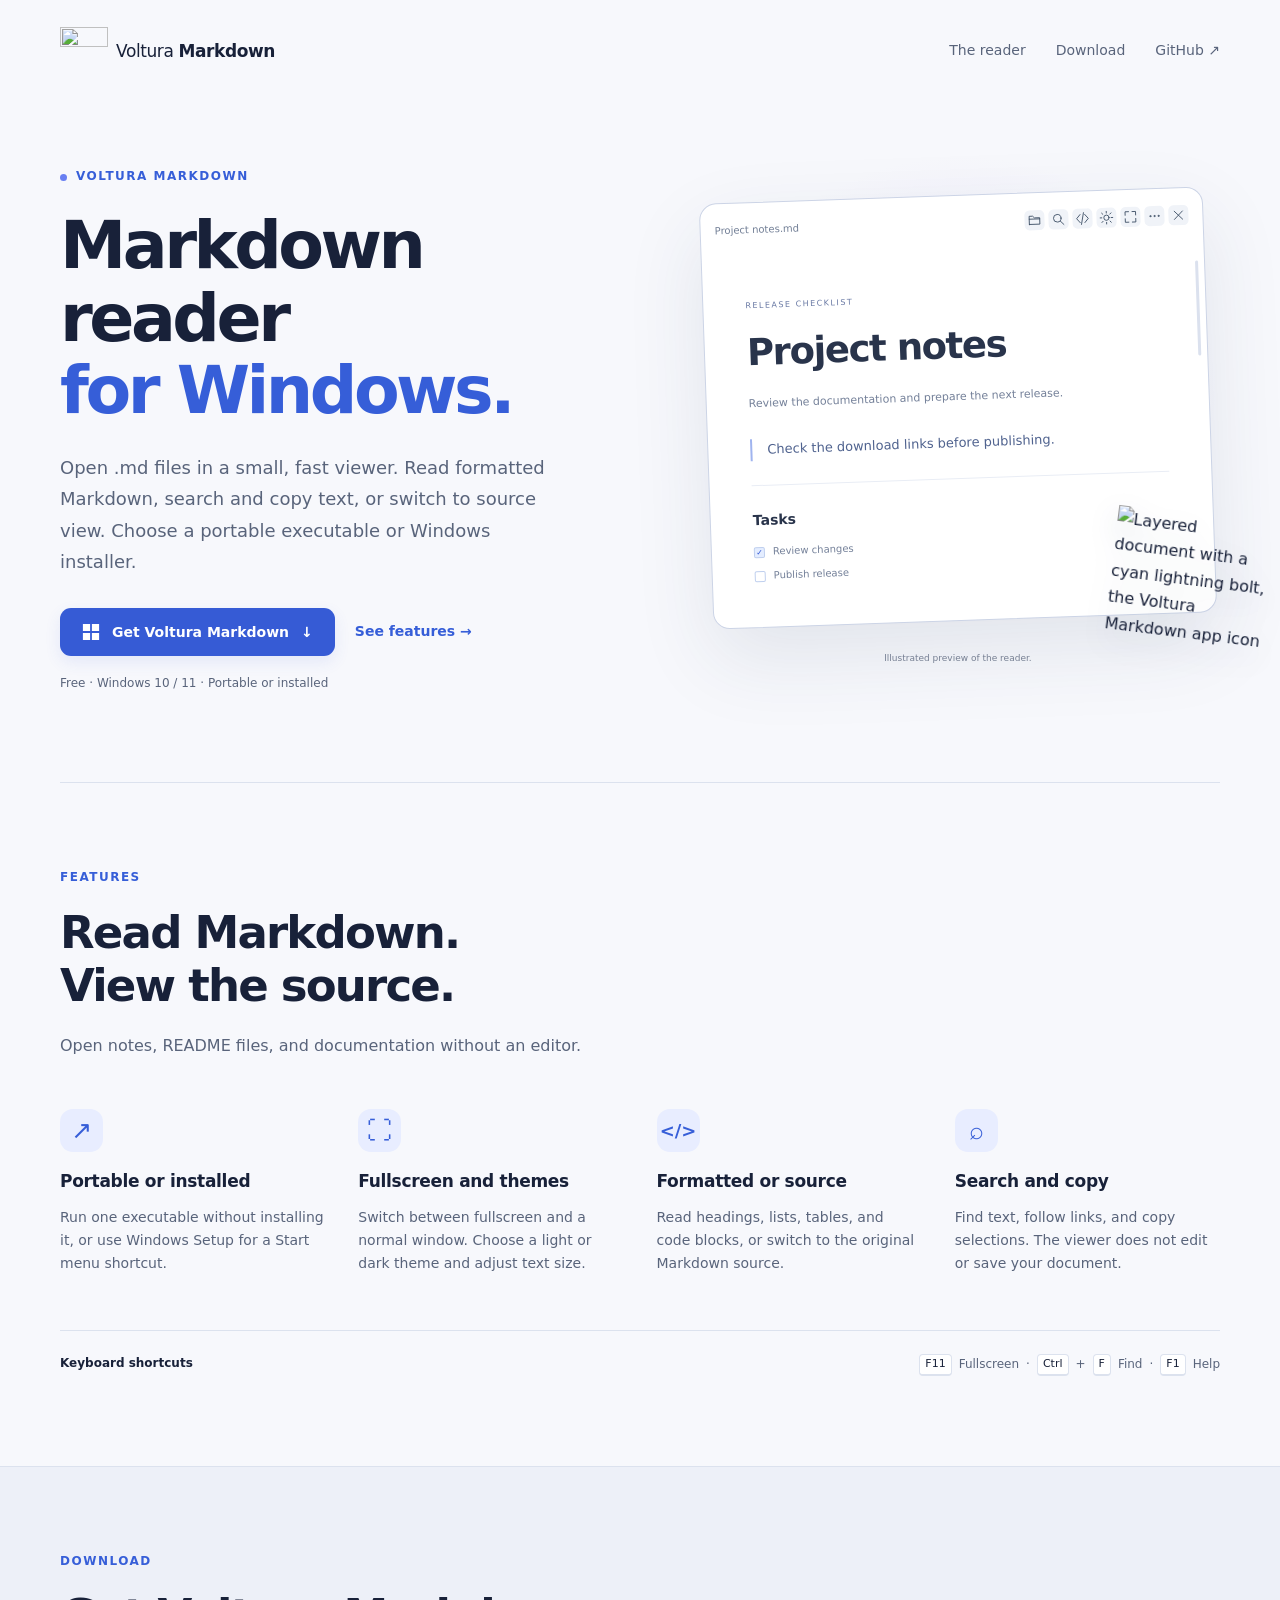
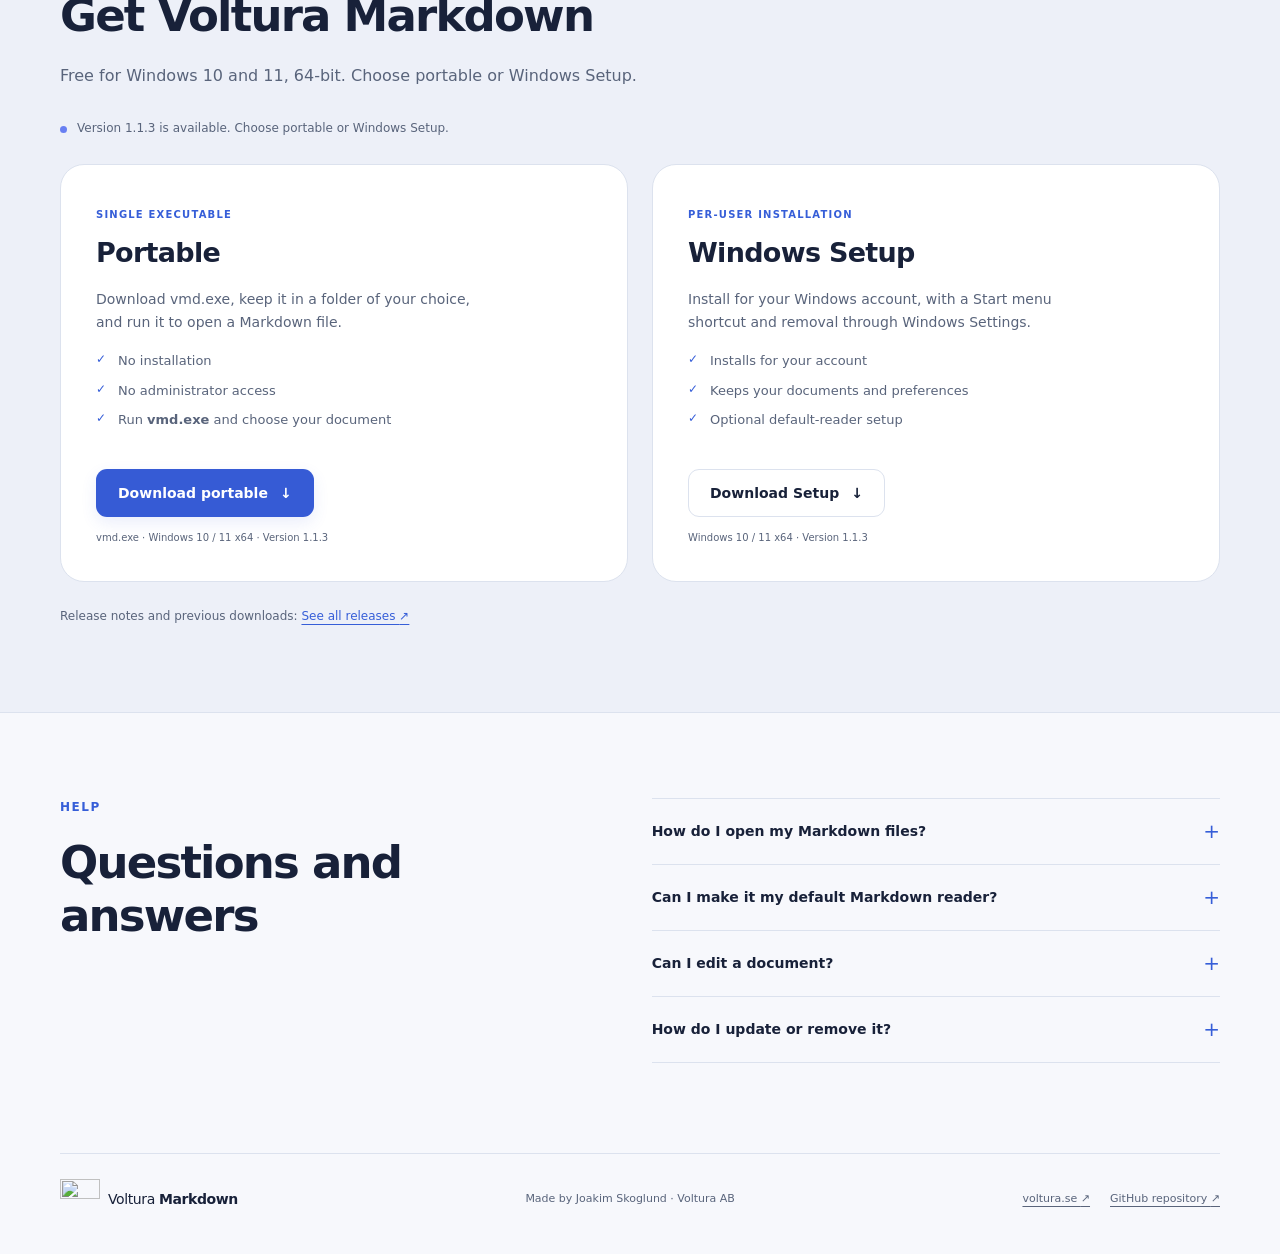
==== site/index.html @ 59320b3f "Release 1.1.3 with delayed Markdown association correction" ====
<!doctype html>
<html lang="en">
<head>
  <meta charset="utf-8">
  <meta name="viewport" content="width=device-width, initial-scale=1">
  <meta name="color-scheme" content="light dark">
  <meta name="theme-color" content="#10141c">
  <meta name="description" content="A fast, read-only Markdown reader for Windows 10 and 11. View formatted Markdown or source, search and copy text. Portable executable or Windows installer.">
  <meta property="og:title" content="Voltura Markdown — Markdown reader for Windows">
  <meta property="og:description" content="A free Markdown reader for Windows with formatted and source views, search, zoom, fullscreen, and light and dark themes.">
  <meta property="og:type" content="website">
  <link rel="icon" href="assets/icon.png" type="image/png">
  <link rel="stylesheet" href="styles.css">
  <title>Voltura Markdown — Markdown reader for Windows</title>
</head>
<body>
  <a class="skip" href="#main">Skip to content</a>
  <header class="wrap navigation">
    <a class="brand" href="./" aria-label="Voltura Markdown home"><img src="assets/icon.png" width="48" height="48" alt=""><span>Voltura <strong>Markdown</strong></span></a>
    <nav aria-label="Main navigation"><a href="#reading">The reader</a><a href="#download">Download</a><a href="__REPOSITORY_URL__">GitHub <span aria-hidden="true">↗</span></a></nav>
  </header>
  <main id="main">
    <section class="wrap hero" aria-labelledby="hero-title">
      <div class="intro">
        <p class="eyebrow"><span class="status-dot" aria-hidden="true"></span> Voltura Markdown</p>
        <h1 id="hero-title">Markdown reader<br><span>for Windows.</span></h1>
        <p class="lead">Open .md files in a small, fast viewer. Read formatted Markdown, search and copy text, or switch to source view. Choose a portable executable or Windows installer.</p>
        <div class="actions"><a class="button primary" href="#download"><svg width="18" height="18" viewBox="0 0 20 20" fill="currentColor" aria-hidden="true"><path d="M1 1h8v8H1zm10 0h8v8h-8zM1 11h8v8H1zm10 0h8v8h-8z"/></svg>Get Voltura Markdown <span aria-hidden="true">↓</span></a><a class="text-link" href="#reading">See features <span aria-hidden="true">→</span></a></div>
        <p class="fine">Free · Windows 10 / 11 · Portable or installed</p>
      </div>
      <figure class="hero-art">
        <div class="art-orbit" aria-hidden="true"></div>
        <div class="reading-window" aria-hidden="true">
          <div class="window-top">
            <span class="window-filename">Project notes.md</span>
            <span class="window-actions">
              <span><svg viewBox="0 0 24 24"><path d="M3 19V5h6l3 3h9v11H3Z M3 10h18"/></svg></span>
              <span><svg viewBox="0 0 24 24"><circle cx="10" cy="10" r="6.5"/><path d="m15 15 6 6"/></svg></span>
              <span><svg viewBox="0 0 24 24"><path d="m8 5-6 7 6 7m8-14 6 7-6 7M14 2l-4 20"/></svg></span>
              <span><svg viewBox="0 0 24 24"><circle cx="12" cy="12" r="4.5"/><path d="M12 1v3m0 16v3M1 12h3m16 0h3M4 4l2 2m12 12 2 2M4 20l2-2M18 6l2-2"/></svg></span>
              <span><svg viewBox="0 0 24 24"><path d="M9 3H3v6m12-6h6v6M3 15v6h6m6 0h6v-6"/></svg></span>
              <span><svg viewBox="0 0 24 24"><circle cx="5" cy="12" r="1"/><circle cx="12" cy="12" r="1"/><circle cx="19" cy="12" r="1"/></svg></span>
              <span><svg viewBox="0 0 24 24"><path d="m5 5 14 14M19 5 5 19"/></svg></span>
            </span>
          </div>
          <div class="paper">
            <span class="paper-eyebrow">Release checklist</span>
            <div class="sample-title">Project notes</div>
            <p>Review the documentation and prepare the next release.</p>
            <div class="sample-quote">Check the download links before publishing.</div>
            <div class="sample-rule"></div>
            <div class="sample-heading">Tasks</div>
            <div class="sample-task"><span class="tick">✓</span> Review changes</div>
            <div class="sample-task"><span class="tick empty"></span> Publish release</div>
          </div>
          <div class="sample-scrollbar"></div>
        </div>
        <img class="floating-icon" src="assets/icon.png" width="1024" height="1024" alt="Layered document with a cyan lightning bolt, the Voltura Markdown app icon" fetchpriority="high">
        <figcaption><span>Illustrated preview of the reader.</span></figcaption>
      </figure>
    </section>
    <section class="wrap reading-section" id="reading" aria-labelledby="reading-title">
      <div class="section-intro"><p class="eyebrow">Features</p><h2 id="reading-title">Read Markdown.<br>View the source.</h2><p>Open notes, README files, and documentation without an editor.</p></div>
      <div class="features">
        <article><span class="feature-icon" aria-hidden="true">↗</span><h3>Portable or installed</h3><p>Run one executable without installing it, or use Windows Setup for a Start menu shortcut.</p></article>
        <article><span class="feature-icon" aria-hidden="true">⛶</span><h3>Fullscreen and themes</h3><p>Switch between fullscreen and a normal window. Choose a light or dark theme and adjust text size.</p></article>
        <article><span class="feature-icon code-icon" aria-hidden="true">&lt;/&gt;</span><h3>Formatted or source</h3><p>Read headings, lists, tables, and code blocks, or switch to the original Markdown source.</p></article>
        <article><span class="feature-icon" aria-hidden="true">⌕</span><h3>Search and copy</h3><p>Find text, follow links, and copy selections. The viewer does not edit or save your document.</p></article>
      </div>
      <div class="keyboard-note"><span>Keyboard shortcuts</span><p><kbd>F11</kbd> Fullscreen <span aria-hidden="true">·</span> <kbd>Ctrl</kbd> + <kbd>F</kbd> Find <span aria-hidden="true">·</span> <kbd>F1</kbd> Help</p></div>
    </section>
    <section class="download-section" id="download" aria-labelledby="download-title">
      <div class="wrap">
        <div class="section-intro"><p class="eyebrow">Download</p><h2 id="download-title">Get Voltura Markdown</h2><p>Free for Windows 10 and 11, 64-bit. Choose portable or Windows Setup.</p></div>
        <p class="release-note"><span class="status-dot" aria-hidden="true"></span> Version 1.1.3 is available. Choose portable or Windows Setup.</p>
        <div class="downloads">
          <article class="download-card"><div class="card-heading"><span class="card-tag">Single executable</span><h3>Portable</h3></div><p>Download vmd.exe, keep it in a folder of your choice, and run it to open a Markdown file.</p><ul><li>No installation</li><li>No administrator access</li><li>Run <strong>vmd.exe</strong> and choose your document</li></ul><a class="button primary" href="__DOWNLOAD_URL__/vmd.exe" aria-describedby="portable-availability">Download portable <span aria-hidden="true">↓</span></a><p class="download-detail" id="portable-availability">vmd.exe · Windows 10 / 11 x64 · Version 1.1.3</p></article>
          <article class="download-card"><div class="card-heading"><span class="card-tag">Per-user installation</span><h3>Windows Setup</h3></div><p>Install for your Windows account, with a Start menu shortcut and removal through Windows Settings.</p><ul><li>Installs for your account</li><li>Keeps your documents and preferences</li><li>Optional default-reader setup</li></ul><a class="button secondary" href="__DOWNLOAD_URL__/VolturaMarkdown-Setup-__VERSION__-win-x64.exe" aria-describedby="setup-availability">Download Setup <span aria-hidden="true">↓</span></a><p class="download-detail" id="setup-availability">Windows 10 / 11 x64 · Version 1.1.3</p></article>
        </div>
        <p class="release-link">Release notes and previous downloads: <a href="__RELEASES_URL__">See all releases <span aria-hidden="true">↗</span></a></p>
      </div>
    </section>
    <section class="wrap questions" aria-labelledby="questions-title">
      <div class="section-intro"><p class="eyebrow">Help</p><h2 id="questions-title">Questions and answers</h2></div>
      <div class="question-list">
        <details>
          <summary>How do I open my Markdown files?</summary>
          <div class="faq-answer">
            <p>Choose whichever is easiest:</p>
            <ul>
              <li><strong>Open the app</strong> and choose a file.</li>
              <li><strong>Drag a .md file</strong> onto the reader window.</li>
              <li><strong>Using the portable copy?</strong> Drag a document onto <strong>vmd.exe</strong>.</li>
            </ul>
            <p>The reader starts fullscreen. Press <kbd>F11</kbd> to return to a normal window.</p>
          </div>
        </details>
        <details>
          <summary>Can I make it my default Markdown reader?</summary>
          <div class="faq-answer">
            <p><strong>Yes. With Setup:</strong> select <strong>Choose as default Markdown reader</strong> on the final screen. The option starts unchecked.</p>
            <p><strong>From the reader:</strong></p>
            <ol>
              <li>Keep the app in its permanent location.</li>
              <li>Open the three-dot menu and choose <strong>Register for .md files</strong>.</li>
              <li>In Windows Default apps, choose <strong>Voltura Markdown</strong> for <strong>.md</strong>.</li>
            </ol>
            <p>Both options open Windows Default apps. You confirm the final choice there.</p>
          </div>
        </details>
        <details>
          <summary>Can I edit a document?</summary>
          <div class="faq-answer">
            <p>The reader is <strong>read-only</strong>. You can select and copy text.</p>
            <p>To make changes, choose <strong>Edit file with…</strong> from the three-dot menu. Your document opens in another app.</p>
          </div>
        </details>
        <details>
          <summary>How do I update or remove it?</summary>
          <div class="faq-answer">
            <p><strong>Close the reader first.</strong></p>
            <ul>
              <li><strong>Update a portable copy:</strong> replace it with the new <strong>vmd.exe</strong>.</li>
              <li><strong>Update an installed copy:</strong> run the newer Setup.</li>
              <li><strong>Uninstall:</strong> remove Voltura Markdown through Windows Installed apps.</li>
            </ul>
            <p>Your documents and saved preferences are preserved.</p>
          </div>
        </details>
      </div>
    </section>
  </main>
  <footer class="wrap footer"><a class="brand" href="./"><img src="assets/icon.png" width="40" height="40" alt=""><span>Voltura <strong>Markdown</strong></span></a><p>Made by Joakim Skoglund · Voltura AB</p><nav aria-label="Footer links"><a href="https://voltura.se/">voltura.se <span aria-hidden="true">↗</span></a><a href="__REPOSITORY_URL__">GitHub repository <span aria-hidden="true">↗</span></a></nav></footer>
</body>
</html>
---- site/styles.css ----
:root {
  color-scheme: light dark;
  --background: #f7f8fc;
  --surface: #fff;
  --surface-soft: #edf0f8;
  --text: #182139;
  --muted: #59647b;
  --border: #dce2ee;
  --accent: #365ed8;
  --accent-soft: #e8edff;
  --shadow: 0 30px 80px #26375c1a;
  --radius: 24px;
  font-family: "Segoe UI Variable", "Segoe UI", system-ui, sans-serif;
  font-synthesis: none;
  scroll-behavior: smooth;
}
* { box-sizing: border-box; }
body { margin: 0; background: var(--background); color: var(--text); line-height: 1.65; }
a { color: var(--accent); text-decoration-thickness: 1px; text-underline-offset: 4px; }
a:hover { text-decoration-thickness: 2px; }
img { display: block; max-width: 100%; height: auto; }
button, a, summary { -webkit-tap-highlight-color: transparent; }
a:focus-visible, summary:focus-visible { outline: 3px solid var(--accent); outline-offset: 5px; border-radius: 5px; }
.wrap { width: min(1160px, calc(100% - 80px)); margin-inline: auto; }
.skip { position: absolute; left: 20px; top: -80px; z-index: 10; padding: 10px 18px; background: var(--surface); }
.skip:focus { top: 16px; }
.navigation { display: flex; justify-content: space-between; align-items: center; padding-block: 27px; gap: 28px; }
.brand { display: inline-flex; align-items: center; gap: 8px; color: var(--text); text-decoration: none; font-size: 17px; letter-spacing: -.4px; white-space: nowrap; }
.brand strong { font-weight: 650; }
.navigation nav { display: flex; align-items: center; gap: 30px; font-size: 14px; }
.navigation nav a { color: var(--muted); text-decoration: none; white-space: nowrap; }
.navigation nav a:hover, .footer a:hover { color: var(--accent); }
.hero { display: grid; grid-template-columns: 1.12fr 1fr; align-items: center; gap: 70px; min-height: 680px; padding-block: 65px 88px; }
.eyebrow { display: flex; align-items: center; gap: 9px; margin: 0 0 22px; color: var(--accent); font-size: 12px; font-weight: 700; letter-spacing: 1.5px; text-transform: uppercase; }
.status-dot { flex: 0 0 auto; display: inline-block; width: 7px; height: 7px; border-radius: 50%; background: #687ff2; }
h1, h2, h3, p { margin-top: 0; }
h1 { margin-bottom: 25px; font-size: clamp(48px, 5.2vw, 70px); font-weight: 650; letter-spacing: -3.5px; line-height: 1.09; }
h1 span { color: var(--accent); }
.lead { max-width: 490px; color: var(--muted); font-size: 18px; line-height: 1.75; margin-bottom: 30px; }
.actions { display: flex; align-items: center; flex-wrap: wrap; gap: 20px; }
.button { display: inline-flex; align-items: center; justify-content: center; gap: 12px; min-height: 48px; padding: 12px 21px; border: 1px solid transparent; border-radius: 11px; text-decoration: none; font-size: 14px; font-weight: 650; line-height: 1.45; transition: background-color .15s ease, border-color .15s ease; }
.button.primary { color: #fff; background: #365bd5; box-shadow: 0 6px 16px #365bd51a; }
.button.primary:hover { background: #284bc4; text-decoration: none; }
.button.secondary { color: var(--text); border-color: var(--border); background: var(--surface); }
.button.secondary:hover { border-color: var(--accent); background: var(--accent-soft); text-decoration: none; }
.text-link { font-size: 14px; font-weight: 600; text-decoration: none; white-space: nowrap; }
.fine { margin: 18px 0 0; color: var(--muted); font-size: 12px; }
.hero-art { position: relative; margin: 0; padding: 0 10px 0 0; }
.art-orbit { position: absolute; z-index: -1; width: 100%; height: 100%; left: 0; top: -9%; background: radial-gradient(ellipse at center, #90aaff24, #ba9df015 45%, transparent 70%); }
.reading-window { position: relative; overflow: hidden; border: 1px solid #ccd4e6; background: #fff; border-radius: 17px; box-shadow: var(--shadow); transform: rotate(-2deg); color: #29344b; }
.window-top { display: flex; gap: 12px; align-items: center; height: 54px; padding-inline: 14px; color: #727f96; font-size: 10px; }
.window-filename { flex: 1; min-width: 0; overflow: hidden; text-overflow: ellipsis; white-space: nowrap; text-align: left; }
.window-actions { display: flex; flex: none; gap: 4px; }
.window-actions > span { display: grid; place-items: center; width: 20px; height: 20px; border-radius: 5px; background: #f0f3f8; color: #394b62; }
.window-actions svg { width: 14px; height: 14px; fill: none; stroke: currentColor; stroke-width: 1.5; stroke-linecap: round; stroke-linejoin: round; }

.paper { padding: 33px 42px 42px; }
.paper-eyebrow { color: #6979a4; font-size: 8px; letter-spacing: 1.5px; text-transform: uppercase; }
.sample-title { font-size: clamp(26px, 3.1vw, 37px); line-height: 1.2; letter-spacing: -1.4px; font-weight: 650; margin: 15px 0 18px; }
.paper p { color: #748099; font-size: 11px; line-height: 1.9; }
.sample-quote { margin: 24px 0; padding-left: 15px; border-left: 2px solid #a0b4ef; color: #50638f; font-size: 13px; line-height: 1.7; }
.sample-rule { height: 1px; background: #e9edf5; margin-bottom: 23px; }
.sample-heading { font-size: 14px; font-weight: 650; margin-bottom: 12px; }
.sample-task { display: flex; align-items: center; gap: 8px; font-size: 10px; margin-top: 8px; color: #748099; }
.tick { display: inline-flex; align-items: center; justify-content: center; width: 11px; height: 11px; background: #e4edff; color: #365bd5; border: 1px solid #bfcfee; border-radius: 2px; font-size: 8px; }
.tick.empty { background: transparent; }
.sample-scrollbar { position: absolute; right: 6px; top: 73px; width: 3px; height: 95px; background: #dbe1ee; border-radius: 3px; }
.floating-icon { position: absolute; bottom: -7px; right: -48px; width: 159px; height: 159px; transform: rotate(7deg); filter: drop-shadow(0 12px 14px #11234c24); }
.hero-art figcaption { color: var(--muted); font-size: 10px; margin-top: 30px; text-align: center; }
.hero-art figcaption span { display: block; opacity: .8; font-size: 9px; }
.reading-section { padding-block: 85px 90px; border-top: 1px solid var(--border); }
.section-intro { max-width: 620px; }
h2 { font-size: clamp(32px, 3.7vw, 45px); line-height: 1.19; letter-spacing: -1.8px; font-weight: 650; margin-bottom: 20px; }
.section-intro .eyebrow { margin-bottom: 18px; }
.section-intro > p:last-child { color: var(--muted); font-size: 16px; margin-bottom: 0; }
.features { display: grid; grid-template-columns: repeat(4, 1fr); gap: 33px; margin-top: 50px; }
.feature-icon { display: inline-flex; width: 43px; height: 43px; align-items: center; justify-content: center; background: var(--accent-soft); color: var(--accent); font-size: 25px; border-radius: 13px; margin-bottom: 18px; }
.code-icon { font-size: 18px; font-weight: 600; }
h3 { font-size: 17px; line-height: 1.4; font-weight: 650; letter-spacing: -.3px; margin-bottom: 12px; }
.features p { margin-bottom: 0; color: var(--muted); font-size: 14px; }
.keyboard-note { display: flex; gap: 20px; flex-wrap: wrap; justify-content: space-between; margin-top: 55px; padding-top: 23px; border-top: 1px solid var(--border); font-size: 12px; color: var(--muted); }
.keyboard-note > span { color: var(--text); font-weight: 600; }
.keyboard-note p { margin: 0; display: flex; flex-wrap: wrap; align-items: center; gap: 7px; }
kbd { font-family: inherit; font-size: 11px; border: 1px solid var(--border); border-bottom-width: 2px; border-radius: 4px; padding: 0 5px; background: var(--surface); color: var(--text); }
.download-section { padding-block: 85px; background: var(--surface-soft); border-block: 1px solid var(--border); }
.release-note { display: flex; align-items: flex-start; gap: 10px; color: var(--muted); font-size: 12px; margin: 30px 0 25px; }
.release-note .status-dot { margin-top: 7px; }
.downloads { display: grid; grid-template-columns: 1fr 1fr; gap: 24px; }
.download-card { display: flex; align-items: flex-start; flex-direction: column; padding: 35px; border: 1px solid var(--border); background: var(--surface); border-radius: var(--radius); }
.card-tag { font-size: 10px; color: var(--accent); font-weight: 700; letter-spacing: 1.2px; text-transform: uppercase; }
.card-heading h3 { font-size: 27px; margin: 8px 0 16px; letter-spacing: -.7px; }
.download-card > p { font-size: 14px; color: var(--muted); margin-bottom: 16px; max-width: 390px; }
.download-card ul { list-style: none; padding: 0; margin: 0 0 30px; font-size: 13px; color: var(--muted); }
.download-card li { margin-bottom: 8px; padding-left: 22px; position: relative; }
.download-card li::before { content: "✓"; position: absolute; left: 0; color: var(--accent); font-size: 12px; }
.download-card .button { margin-top: auto; }
.download-card .download-detail { font-size: 10px; margin: 13px 0 0; }
.release-link { font-size: 12px; color: var(--muted); margin: 25px 0 0; }
.questions { padding-block: 85px 90px; display: grid; grid-template-columns: 1fr 1.1fr; gap: 75px; }
.question-list details { border-bottom: 1px solid var(--border); }
.question-list details:first-child { border-top: 1px solid var(--border); }
.question-list summary { cursor: pointer; font-size: 14px; font-weight: 600; padding: 21px 24px 21px 0; position: relative; list-style: none; }
.question-list summary::-webkit-details-marker { display: none; }
.question-list summary::after { content: "+"; position: absolute; right: 0; color: var(--accent); font-size: 20px; top: 16px; font-weight: 400; }
.question-list details[open] summary::after { content: "−"; }
.faq-answer {
  color: var(--muted);
  font-size: 13px;
  line-height: 1.75;
  max-width: 65ch;
  padding: 0 10px 24px 0;
}
.faq-answer p { margin: 0 0 14px; }
.faq-answer ul, .faq-answer ol { margin: 0 0 18px; padding-left: 24px; }
.faq-answer li { padding-left: 4px; }
.faq-answer li + li { margin-top: 10px; }
.faq-answer strong { color: var(--text); font-weight: 600; }
.faq-answer > :last-child { margin-bottom: 0; }
.footer { display: flex; align-items: center; flex-wrap: wrap; justify-content: space-between; gap: 20px; padding-block: 25px 35px; border-top: 1px solid var(--border); }
.footer nav { display: flex; gap: 20px; }
.footer .brand { font-size: 14px; }
.footer p, .footer nav a { color: var(--muted); font-size: 11px; margin: 0; }
@media (prefers-color-scheme: dark) {
  :root { --background: #10141c; --surface: #181e2a; --surface-soft: #131925; --text: #edf1fb; --muted: #a2aec4; --border: #2a3446; --accent: #9db4ff; --accent-soft: #242f49; --shadow: 0 30px 80px #0005; }
  .reading-window { background: #101319; border-color: #323e55; color: #eef2fb; }
  .window-top { border-color: #283247; color: #96a6c3; }
  .window-actions > span { background: #1c222d; color: #d2ddee; }
  .paper-eyebrow { color: #92a8db; }
  .paper p, .sample-task { color: #a2b0ca; }
  .sample-quote { color: #b1c4ef; border-color: #607fc4; }
  .sample-rule { background: #2d3850; }
  .tick { background: #2a3c61; color: #a8c4ff; border-color: #526e9b; }
  .sample-scrollbar { background: #45536d; }
}
@media (max-width: 1000px) {
  .wrap { width: calc(100% - 56px); }
  .hero { gap: 40px; min-height: 610px; padding-block: 50px 75px; }
  h1 { letter-spacing: -2.6px; }
  .lead { font-size: 16px; }
  .paper { padding: 28px; }
  .floating-icon { right: -20px; width: 125px; height: 125px; }
  .features { grid-template-columns: 1fr 1fr; gap: 30px 45px; }
  .questions { gap: 40px; }
}
@media (max-width: 720px) {
  .wrap { width: calc(100% - 40px); }
  .navigation { align-items: flex-start; gap: 15px; padding-block: 17px; }
  .brand { font-size: 14px; gap: 3px; }
  .navigation .brand img { width: 36px; }
  .navigation nav { font-size: 12px; gap: 15px; padding-top: 7px; }
  .navigation nav a:first-child { display: none; }
  .hero { grid-template-columns: 1fr; padding-block: 45px 60px; gap: 55px; }
  .intro { max-width: 530px; }
  h1 { font-size: clamp(44px, 9.5vw, 66px); }
  .hero-art { max-width: 420px; width: calc(100% - 30px); margin: 0 auto; }
  .paper { padding: 30px 38px; }
  .sample-title { font-size: 35px; }
  .floating-icon { right: -30px; width: 135px; height: 135px; }
  .reading-section, .questions { padding-block: 60px; }
  .download-section { padding-block: 60px; }
  h2 { font-size: 35px; }
  .downloads, .questions { grid-template-columns: 1fr; }
  .questions { gap: 30px; }
  .downloads { gap: 18px; }
  .download-card { padding: 28px; }
  .features { gap: 30px 23px; }
  .keyboard-note { gap: 12px; margin-top: 35px; }
  .footer { gap: 15px; }
  .footer p { order: 3; flex-basis: 100%; }
}
@media (max-width: 380px) {
  .window-actions > span { width: 16px; height: 18px; }
  .window-actions svg { width: 11px; height: 11px; }
  .window-actions { gap: 3px; }
  .navigation nav { gap: 12px; }
  .brand { font-size: 12px; }
  h1 { font-size: 42px; }
  .features { grid-template-columns: 1fr; }
  .actions { gap: 17px; }
  .paper { padding-inline: 26px; }
  .sample-title { font-size: 29px; }
}
@media (prefers-reduced-motion: reduce) {
  :root { scroll-behavior: auto; }
  *, *::before, *::after { transition: none !important; }
}
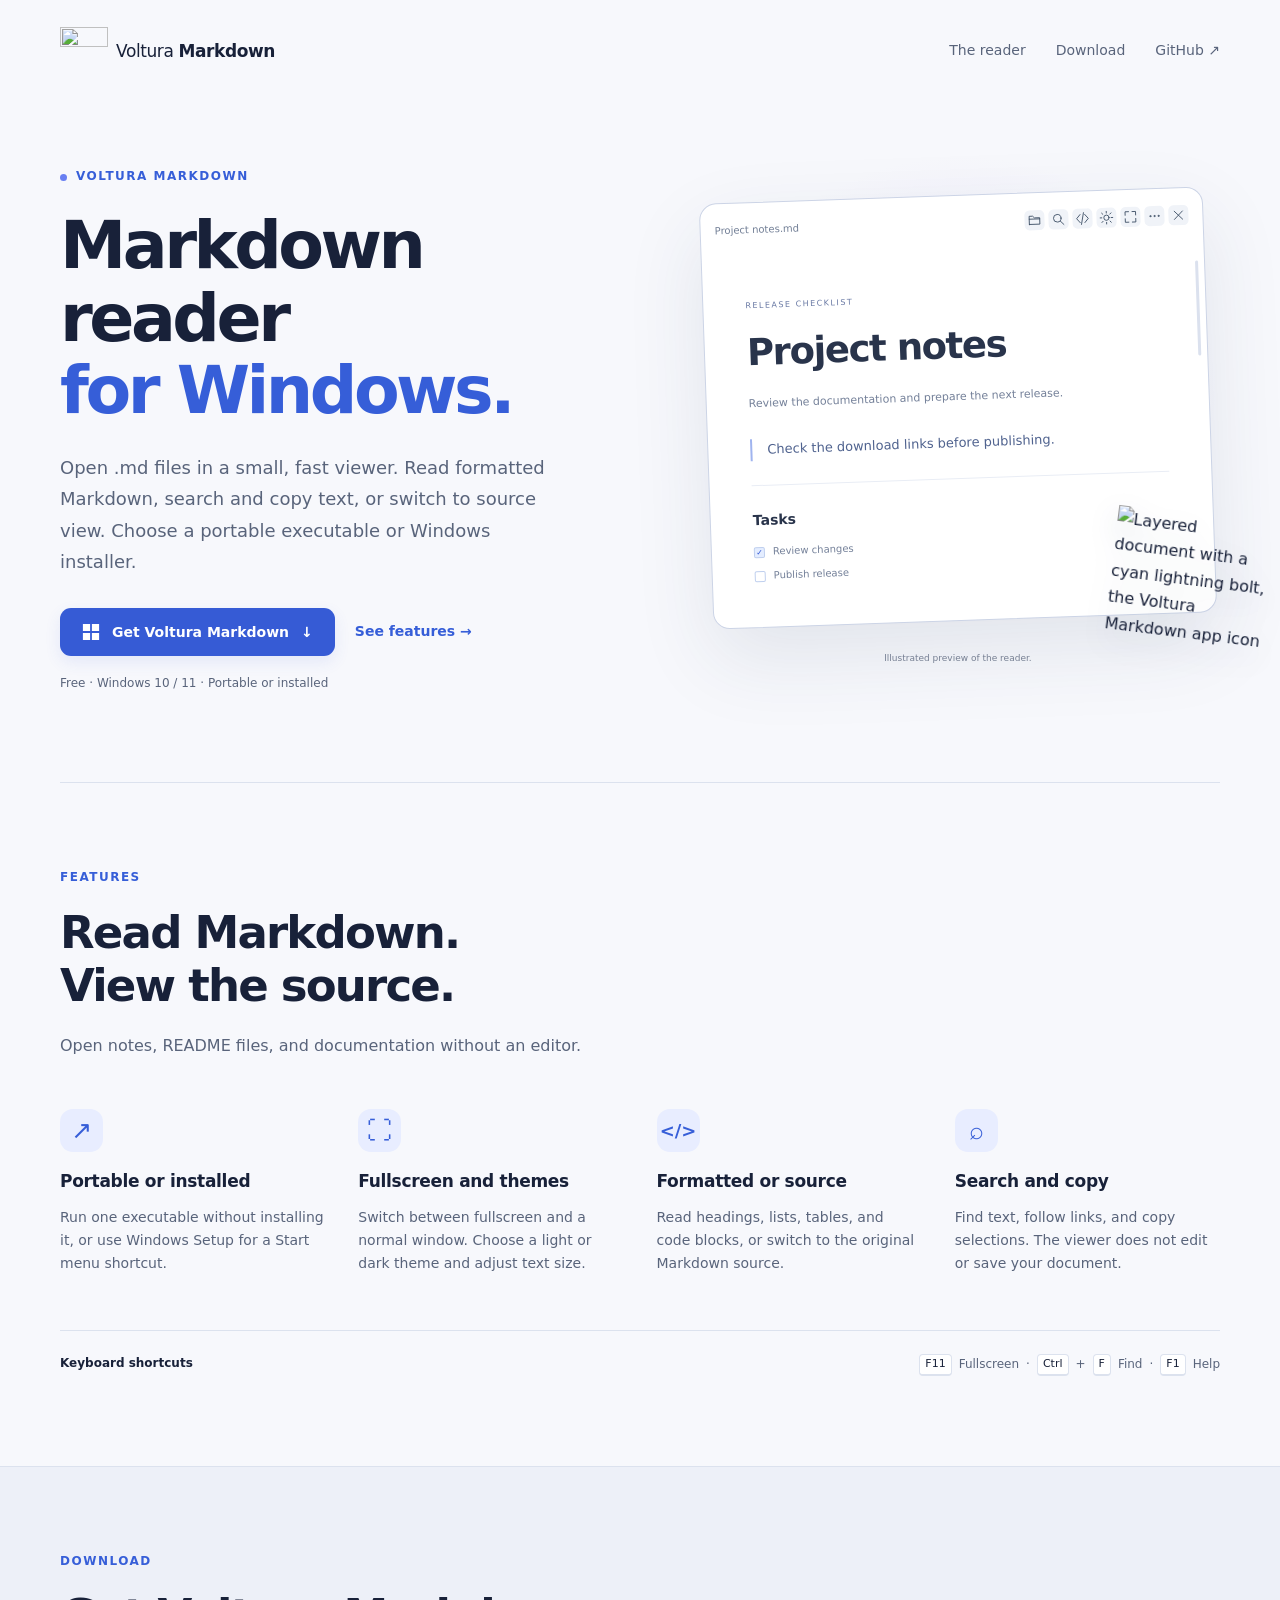
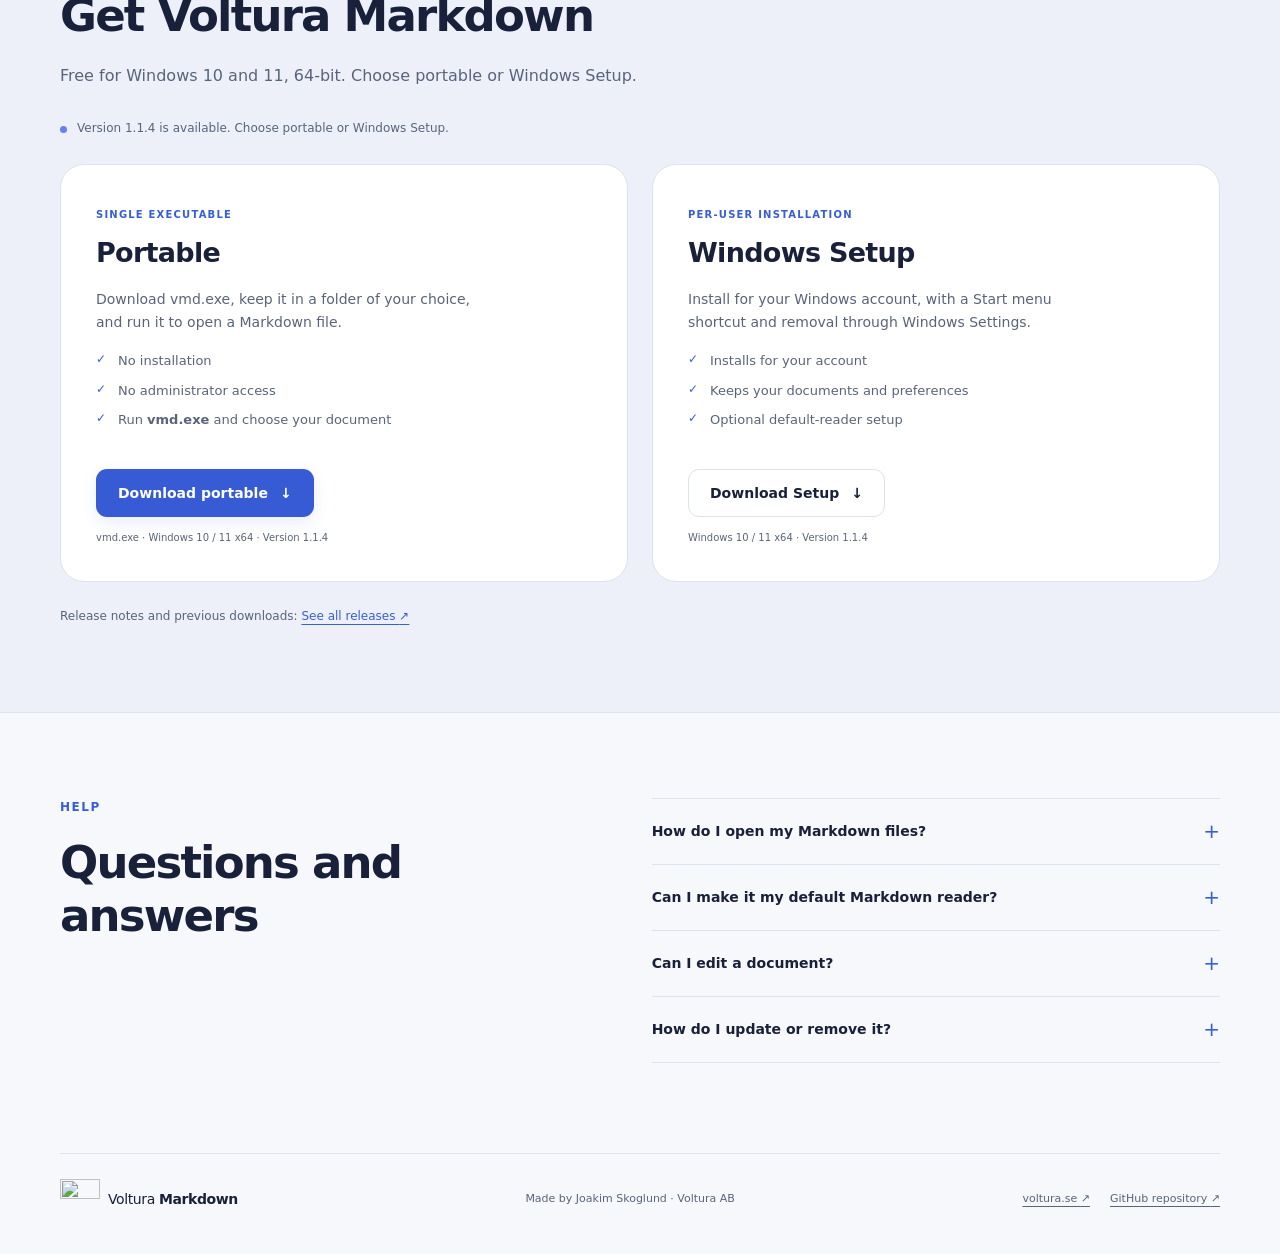
==== commit e86c66e9: "Release 1.1.4 with search and scrollbar fixes; synchronize main" ====
--- a/site/index.html
+++ b/site/index.html
@@ -72,10 +72,10 @@
     <section class="download-section" id="download" aria-labelledby="download-title">
       <div class="wrap">
         <div class="section-intro"><p class="eyebrow">Download</p><h2 id="download-title">Get Voltura Markdown</h2><p>Free for Windows 10 and 11, 64-bit. Choose portable or Windows Setup.</p></div>
-        <p class="release-note"><span class="status-dot" aria-hidden="true"></span> Version 1.1.3 is available. Choose portable or Windows Setup.</p>
+        <p class="release-note"><span class="status-dot" aria-hidden="true"></span> Version 1.1.4 is available. Choose portable or Windows Setup.</p>
         <div class="downloads">
-          <article class="download-card"><div class="card-heading"><span class="card-tag">Single executable</span><h3>Portable</h3></div><p>Download vmd.exe, keep it in a folder of your choice, and run it to open a Markdown file.</p><ul><li>No installation</li><li>No administrator access</li><li>Run <strong>vmd.exe</strong> and choose your document</li></ul><a class="button primary" href="__DOWNLOAD_URL__/vmd.exe" aria-describedby="portable-availability">Download portable <span aria-hidden="true">↓</span></a><p class="download-detail" id="portable-availability">vmd.exe · Windows 10 / 11 x64 · Version 1.1.3</p></article>
-          <article class="download-card"><div class="card-heading"><span class="card-tag">Per-user installation</span><h3>Windows Setup</h3></div><p>Install for your Windows account, with a Start menu shortcut and removal through Windows Settings.</p><ul><li>Installs for your account</li><li>Keeps your documents and preferences</li><li>Optional default-reader setup</li></ul><a class="button secondary" href="__DOWNLOAD_URL__/VolturaMarkdown-Setup-__VERSION__-win-x64.exe" aria-describedby="setup-availability">Download Setup <span aria-hidden="true">↓</span></a><p class="download-detail" id="setup-availability">Windows 10 / 11 x64 · Version 1.1.3</p></article>
+          <article class="download-card"><div class="card-heading"><span class="card-tag">Single executable</span><h3>Portable</h3></div><p>Download vmd.exe, keep it in a folder of your choice, and run it to open a Markdown file.</p><ul><li>No installation</li><li>No administrator access</li><li>Run <strong>vmd.exe</strong> and choose your document</li></ul><a class="button primary" href="__DOWNLOAD_URL__/vmd.exe" aria-describedby="portable-availability">Download portable <span aria-hidden="true">↓</span></a><p class="download-detail" id="portable-availability">vmd.exe · Windows 10 / 11 x64 · Version 1.1.4</p></article>
+          <article class="download-card"><div class="card-heading"><span class="card-tag">Per-user installation</span><h3>Windows Setup</h3></div><p>Install for your Windows account, with a Start menu shortcut and removal through Windows Settings.</p><ul><li>Installs for your account</li><li>Keeps your documents and preferences</li><li>Optional default-reader setup</li></ul><a class="button secondary" href="__DOWNLOAD_URL__/VolturaMarkdown-Setup-__VERSION__-win-x64.exe" aria-describedby="setup-availability">Download Setup <span aria-hidden="true">↓</span></a><p class="download-detail" id="setup-availability">Windows 10 / 11 x64 · Version 1.1.4</p></article>
         </div>
         <p class="release-link">Release notes and previous downloads: <a href="__RELEASES_URL__">See all releases <span aria-hidden="true">↗</span></a></p>
       </div>
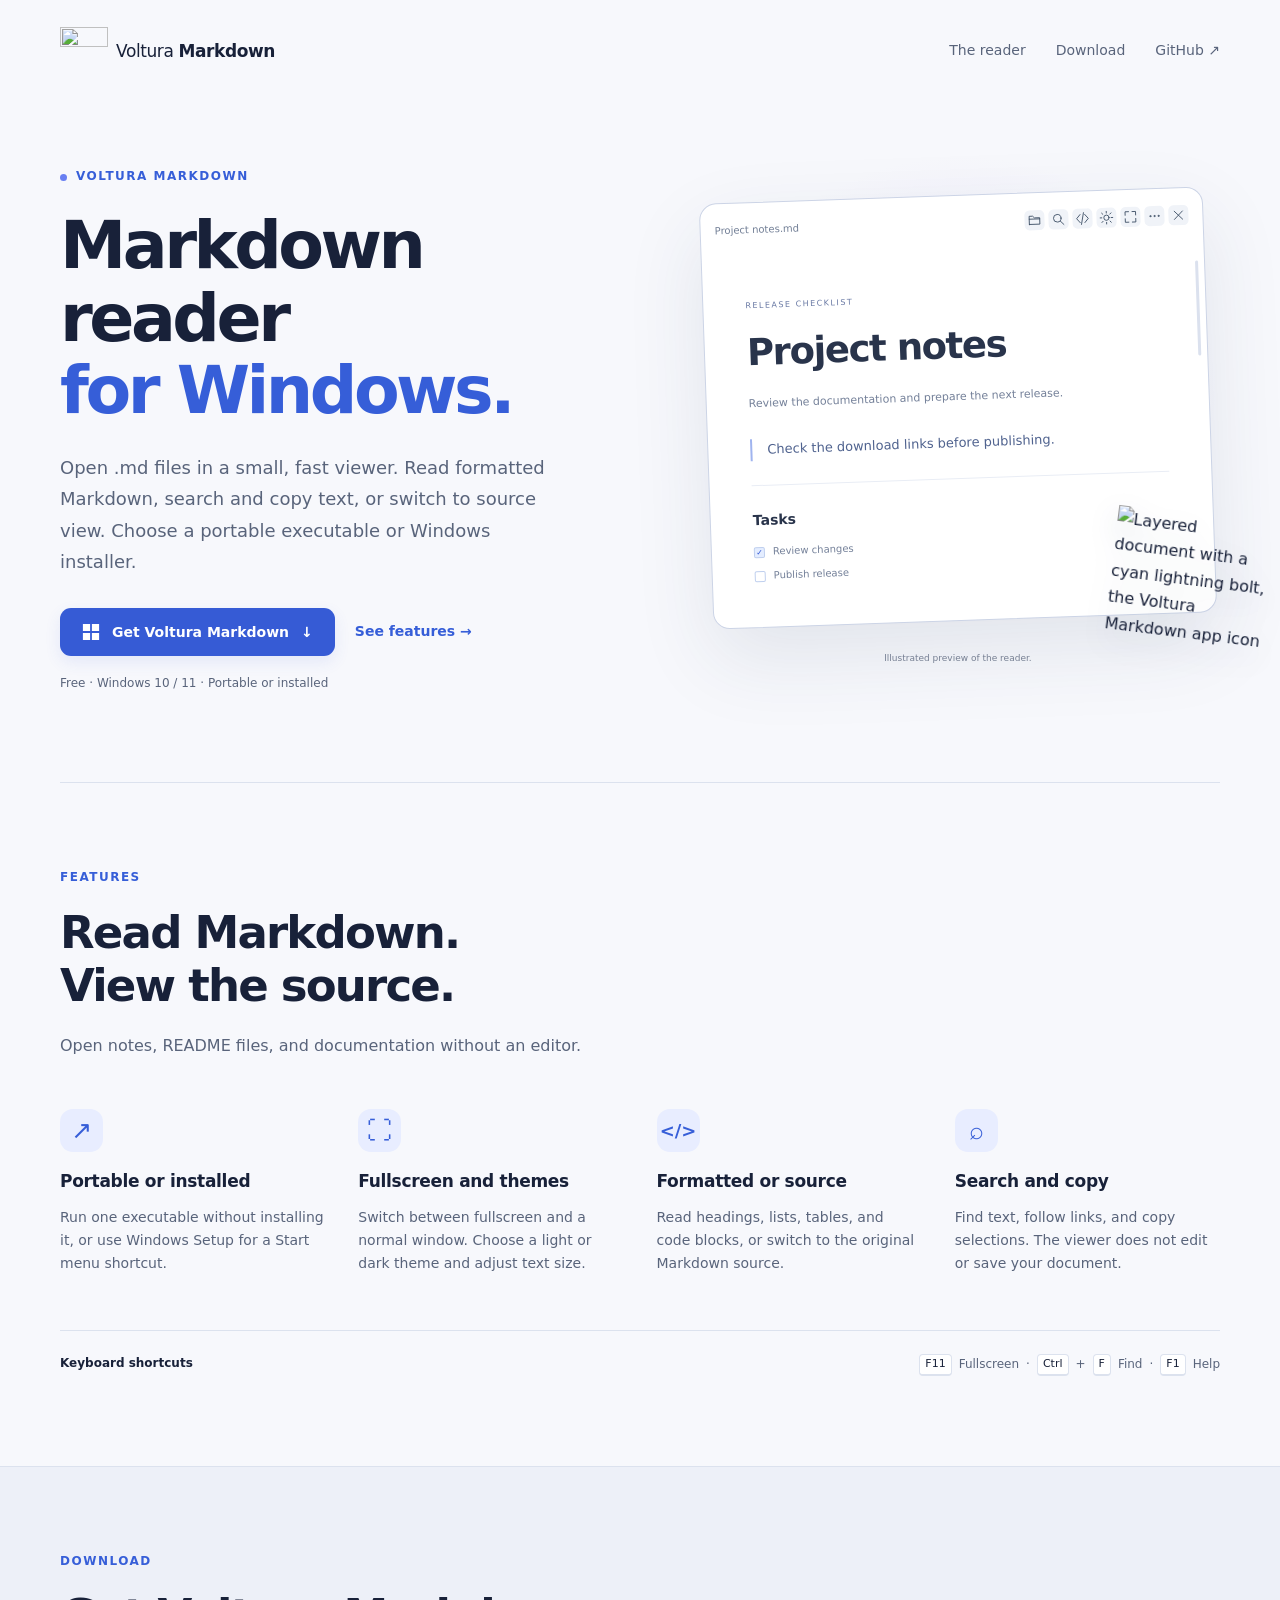
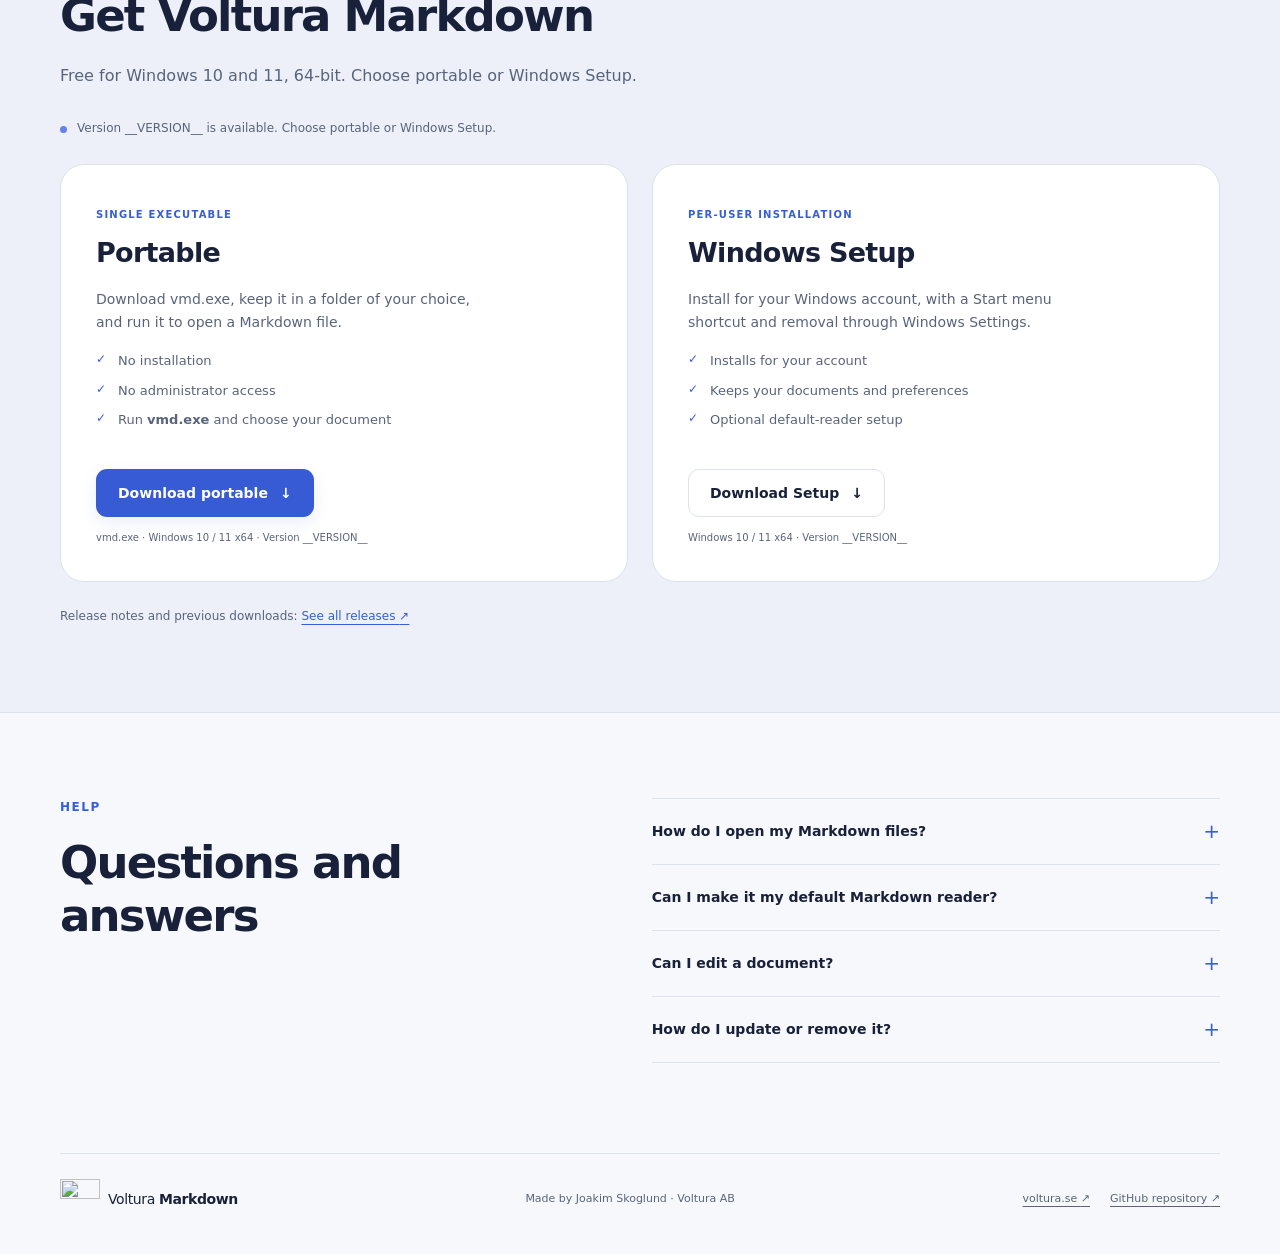
==== commit 6f5c7a38: "Fix document and SVG reliability issues for 1.1.5" ====
--- a/site/index.html
+++ b/site/index.html
@@ -72,10 +72,10 @@
     <section class="download-section" id="download" aria-labelledby="download-title">
       <div class="wrap">
         <div class="section-intro"><p class="eyebrow">Download</p><h2 id="download-title">Get Voltura Markdown</h2><p>Free for Windows 10 and 11, 64-bit. Choose portable or Windows Setup.</p></div>
-        <p class="release-note"><span class="status-dot" aria-hidden="true"></span> Version 1.1.4 is available. Choose portable or Windows Setup.</p>
+        <p class="release-note"><span class="status-dot" aria-hidden="true"></span> Version __VERSION__ is available. Choose portable or Windows Setup.</p>
         <div class="downloads">
-          <article class="download-card"><div class="card-heading"><span class="card-tag">Single executable</span><h3>Portable</h3></div><p>Download vmd.exe, keep it in a folder of your choice, and run it to open a Markdown file.</p><ul><li>No installation</li><li>No administrator access</li><li>Run <strong>vmd.exe</strong> and choose your document</li></ul><a class="button primary" href="__DOWNLOAD_URL__/vmd.exe" aria-describedby="portable-availability">Download portable <span aria-hidden="true">↓</span></a><p class="download-detail" id="portable-availability">vmd.exe · Windows 10 / 11 x64 · Version 1.1.4</p></article>
-          <article class="download-card"><div class="card-heading"><span class="card-tag">Per-user installation</span><h3>Windows Setup</h3></div><p>Install for your Windows account, with a Start menu shortcut and removal through Windows Settings.</p><ul><li>Installs for your account</li><li>Keeps your documents and preferences</li><li>Optional default-reader setup</li></ul><a class="button secondary" href="__DOWNLOAD_URL__/VolturaMarkdown-Setup-__VERSION__-win-x64.exe" aria-describedby="setup-availability">Download Setup <span aria-hidden="true">↓</span></a><p class="download-detail" id="setup-availability">Windows 10 / 11 x64 · Version 1.1.4</p></article>
+          <article class="download-card"><div class="card-heading"><span class="card-tag">Single executable</span><h3>Portable</h3></div><p>Download vmd.exe, keep it in a folder of your choice, and run it to open a Markdown file.</p><ul><li>No installation</li><li>No administrator access</li><li>Run <strong>vmd.exe</strong> and choose your document</li></ul><a class="button primary" href="__DOWNLOAD_URL__/vmd.exe" aria-describedby="portable-availability">Download portable <span aria-hidden="true">↓</span></a><p class="download-detail" id="portable-availability">vmd.exe · Windows 10 / 11 x64 · Version __VERSION__</p></article>
+          <article class="download-card"><div class="card-heading"><span class="card-tag">Per-user installation</span><h3>Windows Setup</h3></div><p>Install for your Windows account, with a Start menu shortcut and removal through Windows Settings.</p><ul><li>Installs for your account</li><li>Keeps your documents and preferences</li><li>Optional default-reader setup</li></ul><a class="button secondary" href="__DOWNLOAD_URL__/VolturaMarkdown-Setup-__VERSION__-win-x64.exe" aria-describedby="setup-availability">Download Setup <span aria-hidden="true">↓</span></a><p class="download-detail" id="setup-availability">Windows 10 / 11 x64 · Version __VERSION__</p></article>
         </div>
         <p class="release-link">Release notes and previous downloads: <a href="__RELEASES_URL__">See all releases <span aria-hidden="true">↗</span></a></p>
       </div>
@@ -92,7 +92,7 @@
               <li><strong>Drag a .md file</strong> onto the reader window.</li>
               <li><strong>Using the portable copy?</strong> Drag a document onto <strong>vmd.exe</strong>.</li>
             </ul>
-            <p>The reader starts fullscreen. Press <kbd>F11</kbd> to return to a normal window.</p>
+            <p>Opening the app without a document starts in a window. Opening a document starts fullscreen unless Start fullscreen is disabled. Press <kbd>F11</kbd> to switch modes.</p>
           </div>
         </details>
         <details>
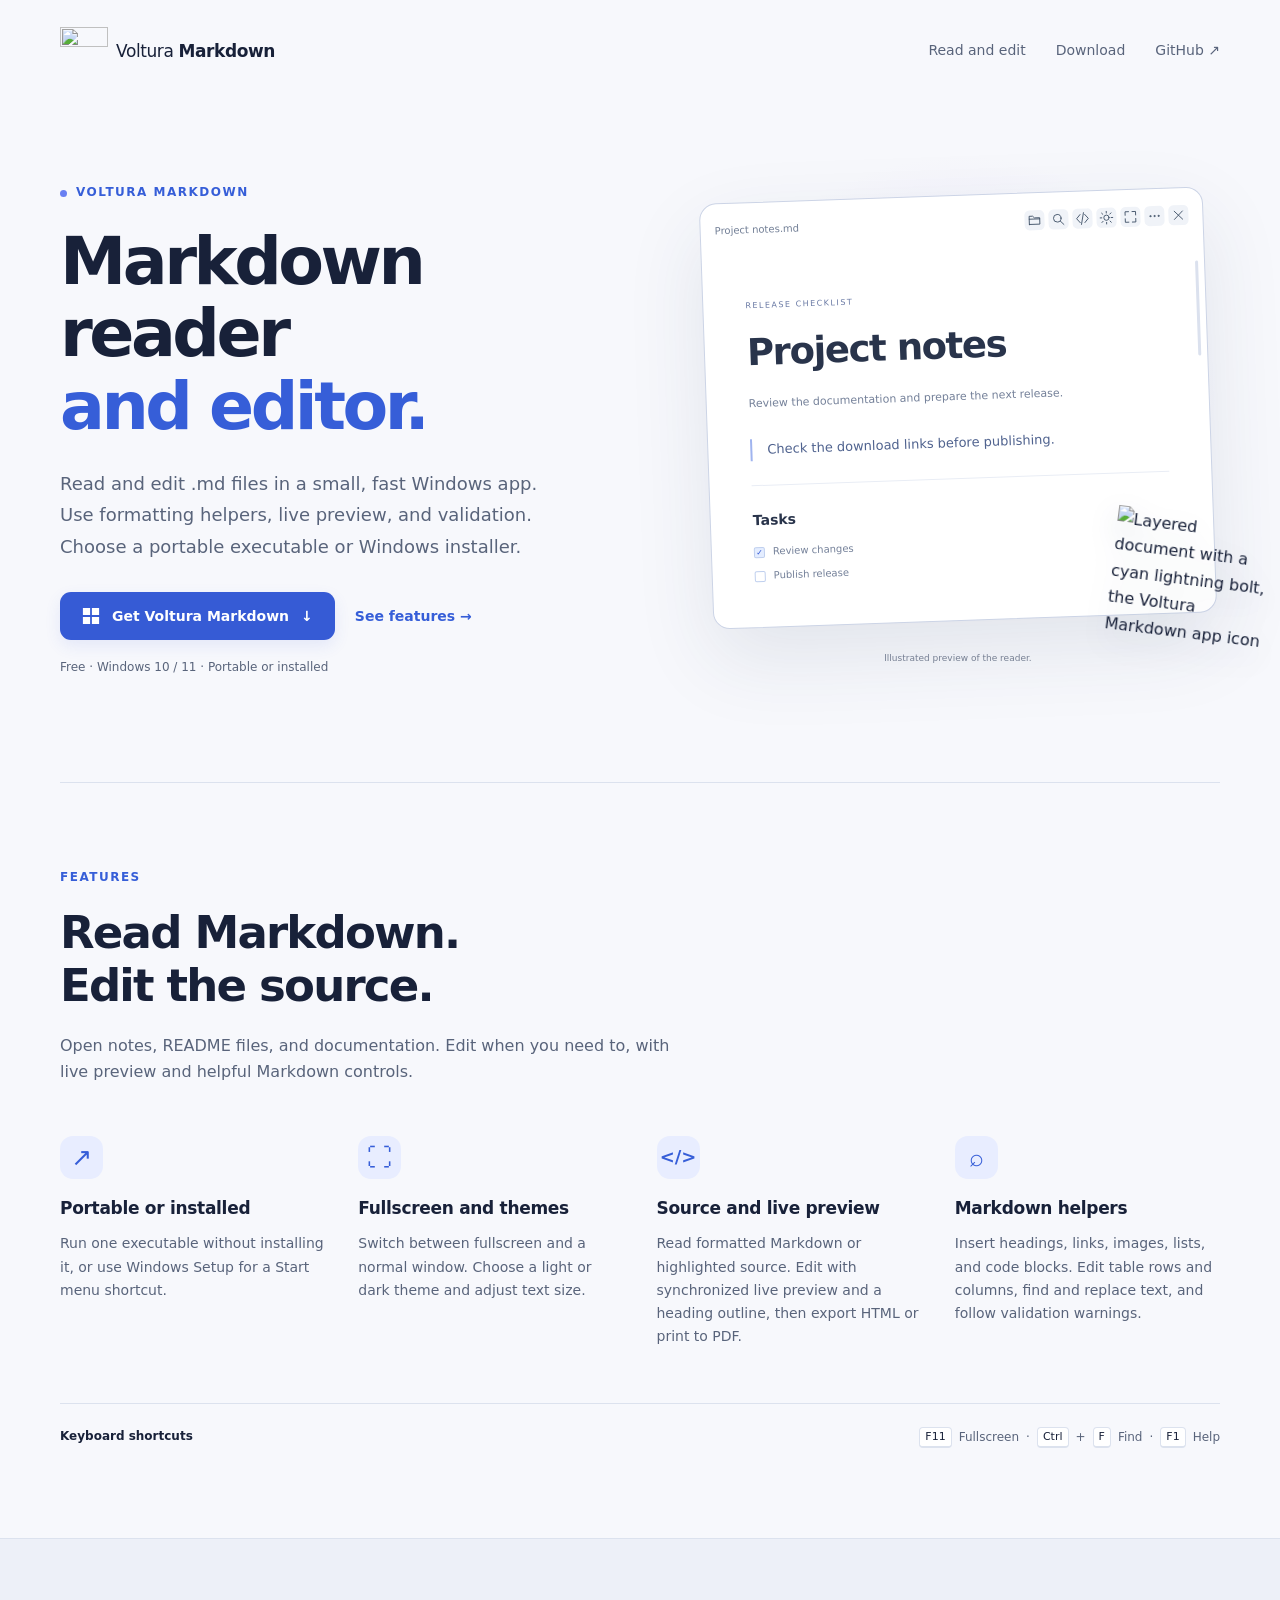
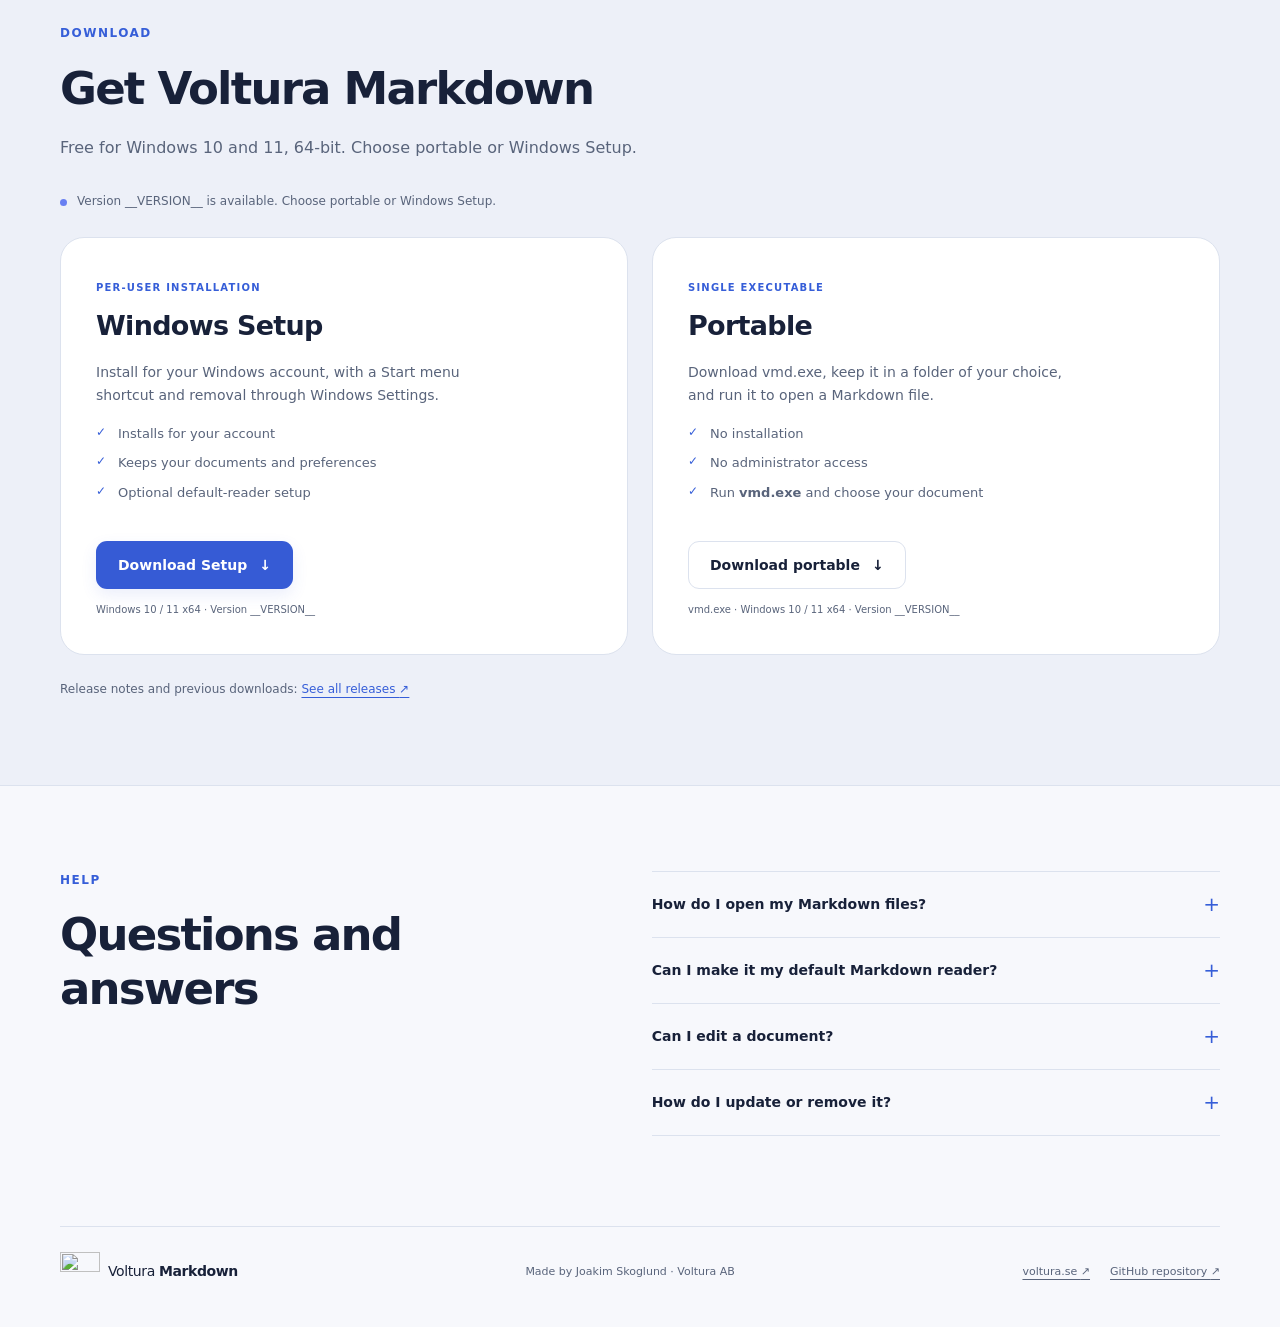
==== commit 0d7e552a: "Release 1.2.0 with Markdown editing, recovery, export and updates" ====
--- a/site/index.html
+++ b/site/index.html
@@ -5,26 +5,40 @@
   <meta name="viewport" content="width=device-width, initial-scale=1">
   <meta name="color-scheme" content="light dark">
   <meta name="theme-color" content="#10141c">
-  <meta name="description" content="A fast, read-only Markdown reader for Windows 10 and 11. View formatted Markdown or source, search and copy text. Portable executable or Windows installer.">
-  <meta property="og:title" content="Voltura Markdown — Markdown reader for Windows">
-  <meta property="og:description" content="A free Markdown reader for Windows with formatted and source views, search, zoom, fullscreen, and light and dark themes.">
+  <meta name="description" content="A fast Markdown reader for Windows 10 and 11 with optional source editing, insertion helpers, and validation. Portable executable or Windows installer.">
+  <meta property="og:title" content="Voltura Markdown — Markdown reader and editor for Windows">
+  <meta property="og:description" content="Read and edit Markdown on Windows with live preview, formatting helpers, validation, search, fullscreen, and light and dark themes.">
   <meta property="og:type" content="website">
+  <meta property="og:site_name" content="Voltura Markdown">
+  <meta property="og:url" content="https://markdown.voltura.se/">
+  <meta property="og:image" content="https://markdown.voltura.se/assets/social-preview.png">
+  <meta property="og:image:secure_url" content="https://markdown.voltura.se/assets/social-preview.png">
+  <meta property="og:image:type" content="image/png">
+  <meta property="og:image:width" content="1200">
+  <meta property="og:image:height" content="630">
+  <meta property="og:image:alt" content="Voltura Markdown — a fast Markdown reader and editor for Windows. Free, portable or installed.">
+  <meta name="twitter:card" content="summary_large_image">
+  <meta name="twitter:title" content="Voltura Markdown — Markdown reader and editor for Windows">
+  <meta name="twitter:description" content="A fast Markdown reader and editor for Windows with live preview, formatting helpers, and validation. Portable or installed.">
+  <meta name="twitter:image" content="https://markdown.voltura.se/assets/social-preview.png">
+  <meta name="twitter:image:alt" content="Voltura Markdown — a fast Markdown reader and editor for Windows. Free, portable or installed.">
+  <link rel="canonical" href="https://markdown.voltura.se/">
   <link rel="icon" href="assets/icon.png" type="image/png">
   <link rel="stylesheet" href="styles.css">
-  <title>Voltura Markdown — Markdown reader for Windows</title>
+  <title>Voltura Markdown — Markdown reader and editor for Windows</title>
 </head>
 <body>
   <a class="skip" href="#main">Skip to content</a>
   <header class="wrap navigation">
     <a class="brand" href="./" aria-label="Voltura Markdown home"><img src="assets/icon.png" width="48" height="48" alt=""><span>Voltura <strong>Markdown</strong></span></a>
-    <nav aria-label="Main navigation"><a href="#reading">The reader</a><a href="#download">Download</a><a href="__REPOSITORY_URL__">GitHub <span aria-hidden="true">↗</span></a></nav>
+    <nav aria-label="Main navigation"><a href="#reading">Read and edit</a><a href="#download">Download</a><a href="__REPOSITORY_URL__">GitHub <span aria-hidden="true">↗</span></a></nav>
   </header>
   <main id="main">
     <section class="wrap hero" aria-labelledby="hero-title">
       <div class="intro">
         <p class="eyebrow"><span class="status-dot" aria-hidden="true"></span> Voltura Markdown</p>
-        <h1 id="hero-title">Markdown reader<br><span>for Windows.</span></h1>
-        <p class="lead">Open .md files in a small, fast viewer. Read formatted Markdown, search and copy text, or switch to source view. Choose a portable executable or Windows installer.</p>
+        <h1 id="hero-title">Markdown reader<br><span>and editor.</span></h1>
+        <p class="lead">Read and edit .md files in a small, fast Windows app. Use formatting helpers, live preview, and validation. Choose a portable executable or Windows installer.</p>
         <div class="actions"><a class="button primary" href="#download"><svg width="18" height="18" viewBox="0 0 20 20" fill="currentColor" aria-hidden="true"><path d="M1 1h8v8H1zm10 0h8v8h-8zM1 11h8v8H1zm10 0h8v8h-8z"/></svg>Get Voltura Markdown <span aria-hidden="true">↓</span></a><a class="text-link" href="#reading">See features <span aria-hidden="true">→</span></a></div>
         <p class="fine">Free · Windows 10 / 11 · Portable or installed</p>
       </div>
@@ -60,12 +74,12 @@
       </figure>
     </section>
     <section class="wrap reading-section" id="reading" aria-labelledby="reading-title">
-      <div class="section-intro"><p class="eyebrow">Features</p><h2 id="reading-title">Read Markdown.<br>View the source.</h2><p>Open notes, README files, and documentation without an editor.</p></div>
+      <div class="section-intro"><p class="eyebrow">Features</p><h2 id="reading-title">Read Markdown.<br>Edit the source.</h2><p>Open notes, README files, and documentation. Edit when you need to, with live preview and helpful Markdown controls.</p></div>
       <div class="features">
         <article><span class="feature-icon" aria-hidden="true">↗</span><h3>Portable or installed</h3><p>Run one executable without installing it, or use Windows Setup for a Start menu shortcut.</p></article>
         <article><span class="feature-icon" aria-hidden="true">⛶</span><h3>Fullscreen and themes</h3><p>Switch between fullscreen and a normal window. Choose a light or dark theme and adjust text size.</p></article>
-        <article><span class="feature-icon code-icon" aria-hidden="true">&lt;/&gt;</span><h3>Formatted or source</h3><p>Read headings, lists, tables, and code blocks, or switch to the original Markdown source.</p></article>
-        <article><span class="feature-icon" aria-hidden="true">⌕</span><h3>Search and copy</h3><p>Find text, follow links, and copy selections. The viewer does not edit or save your document.</p></article>
+        <article><span class="feature-icon code-icon" aria-hidden="true">&lt;/&gt;</span><h3>Source and live preview</h3><p>Read formatted Markdown or highlighted source. Edit with synchronized live preview and a heading outline, then export HTML or print to PDF.</p></article>
+        <article><span class="feature-icon" aria-hidden="true">⌕</span><h3>Markdown helpers</h3><p>Insert headings, links, images, lists, and code blocks. Edit table rows and columns, find and replace text, and follow validation warnings.</p></article>
       </div>
       <div class="keyboard-note"><span>Keyboard shortcuts</span><p><kbd>F11</kbd> Fullscreen <span aria-hidden="true">·</span> <kbd>Ctrl</kbd> + <kbd>F</kbd> Find <span aria-hidden="true">·</span> <kbd>F1</kbd> Help</p></div>
     </section>
@@ -74,8 +88,8 @@
         <div class="section-intro"><p class="eyebrow">Download</p><h2 id="download-title">Get Voltura Markdown</h2><p>Free for Windows 10 and 11, 64-bit. Choose portable or Windows Setup.</p></div>
         <p class="release-note"><span class="status-dot" aria-hidden="true"></span> Version __VERSION__ is available. Choose portable or Windows Setup.</p>
         <div class="downloads">
-          <article class="download-card"><div class="card-heading"><span class="card-tag">Single executable</span><h3>Portable</h3></div><p>Download vmd.exe, keep it in a folder of your choice, and run it to open a Markdown file.</p><ul><li>No installation</li><li>No administrator access</li><li>Run <strong>vmd.exe</strong> and choose your document</li></ul><a class="button primary" href="__DOWNLOAD_URL__/vmd.exe" aria-describedby="portable-availability">Download portable <span aria-hidden="true">↓</span></a><p class="download-detail" id="portable-availability">vmd.exe · Windows 10 / 11 x64 · Version __VERSION__</p></article>
-          <article class="download-card"><div class="card-heading"><span class="card-tag">Per-user installation</span><h3>Windows Setup</h3></div><p>Install for your Windows account, with a Start menu shortcut and removal through Windows Settings.</p><ul><li>Installs for your account</li><li>Keeps your documents and preferences</li><li>Optional default-reader setup</li></ul><a class="button secondary" href="__DOWNLOAD_URL__/VolturaMarkdown-Setup-__VERSION__-win-x64.exe" aria-describedby="setup-availability">Download Setup <span aria-hidden="true">↓</span></a><p class="download-detail" id="setup-availability">Windows 10 / 11 x64 · Version __VERSION__</p></article>
+          <article class="download-card"><div class="card-heading"><span class="card-tag">Per-user installation</span><h3>Windows Setup</h3></div><p>Install for your Windows account, with a Start menu shortcut and removal through Windows Settings.</p><ul><li>Installs for your account</li><li>Keeps your documents and preferences</li><li>Optional default-reader setup</li></ul><a class="button primary" href="__DOWNLOAD_URL__/VolturaMarkdown-Setup-__VERSION__-win-x64.exe" aria-describedby="setup-availability">Download Setup <span aria-hidden="true">↓</span></a><p class="download-detail" id="setup-availability">Windows 10 / 11 x64 · Version __VERSION__</p></article>
+          <article class="download-card"><div class="card-heading"><span class="card-tag">Single executable</span><h3>Portable</h3></div><p>Download vmd.exe, keep it in a folder of your choice, and run it to open a Markdown file.</p><ul><li>No installation</li><li>No administrator access</li><li>Run <strong>vmd.exe</strong> and choose your document</li></ul><a class="button secondary" href="__DOWNLOAD_URL__/vmd.exe" aria-describedby="portable-availability">Download portable <span aria-hidden="true">↓</span></a><p class="download-detail" id="portable-availability">vmd.exe · Windows 10 / 11 x64 · Version __VERSION__</p></article>
         </div>
         <p class="release-link">Release notes and previous downloads: <a href="__RELEASES_URL__">See all releases <span aria-hidden="true">↗</span></a></p>
       </div>
@@ -111,8 +125,8 @@
         <details>
           <summary>Can I edit a document?</summary>
           <div class="faq-answer">
-            <p>The reader is <strong>read-only</strong>. You can select and copy text.</p>
-            <p>To make changes, choose <strong>Edit file with…</strong> from the three-dot menu. Your document opens in another app.</p>
+            <p>Choose <strong>Edit Markdown</strong> from the three-dot menu or press <strong>Ctrl+E</strong>. Insert headings, tables, links, images or placeholders, lists, and code blocks. Turn on <strong>Live</strong> to keep source and formatted preview together, then save with <strong>Ctrl+S</strong>.</p>
+            <p><strong>Ctrl+N</strong> creates a new draft. Find/Replace, table editing, clipboard images, and local crash-recovery snapshots help with longer edits. Files save only when you choose Save. <strong>Edit file with…</strong> still opens another app.</p>
           </div>
         </details>
         <details>
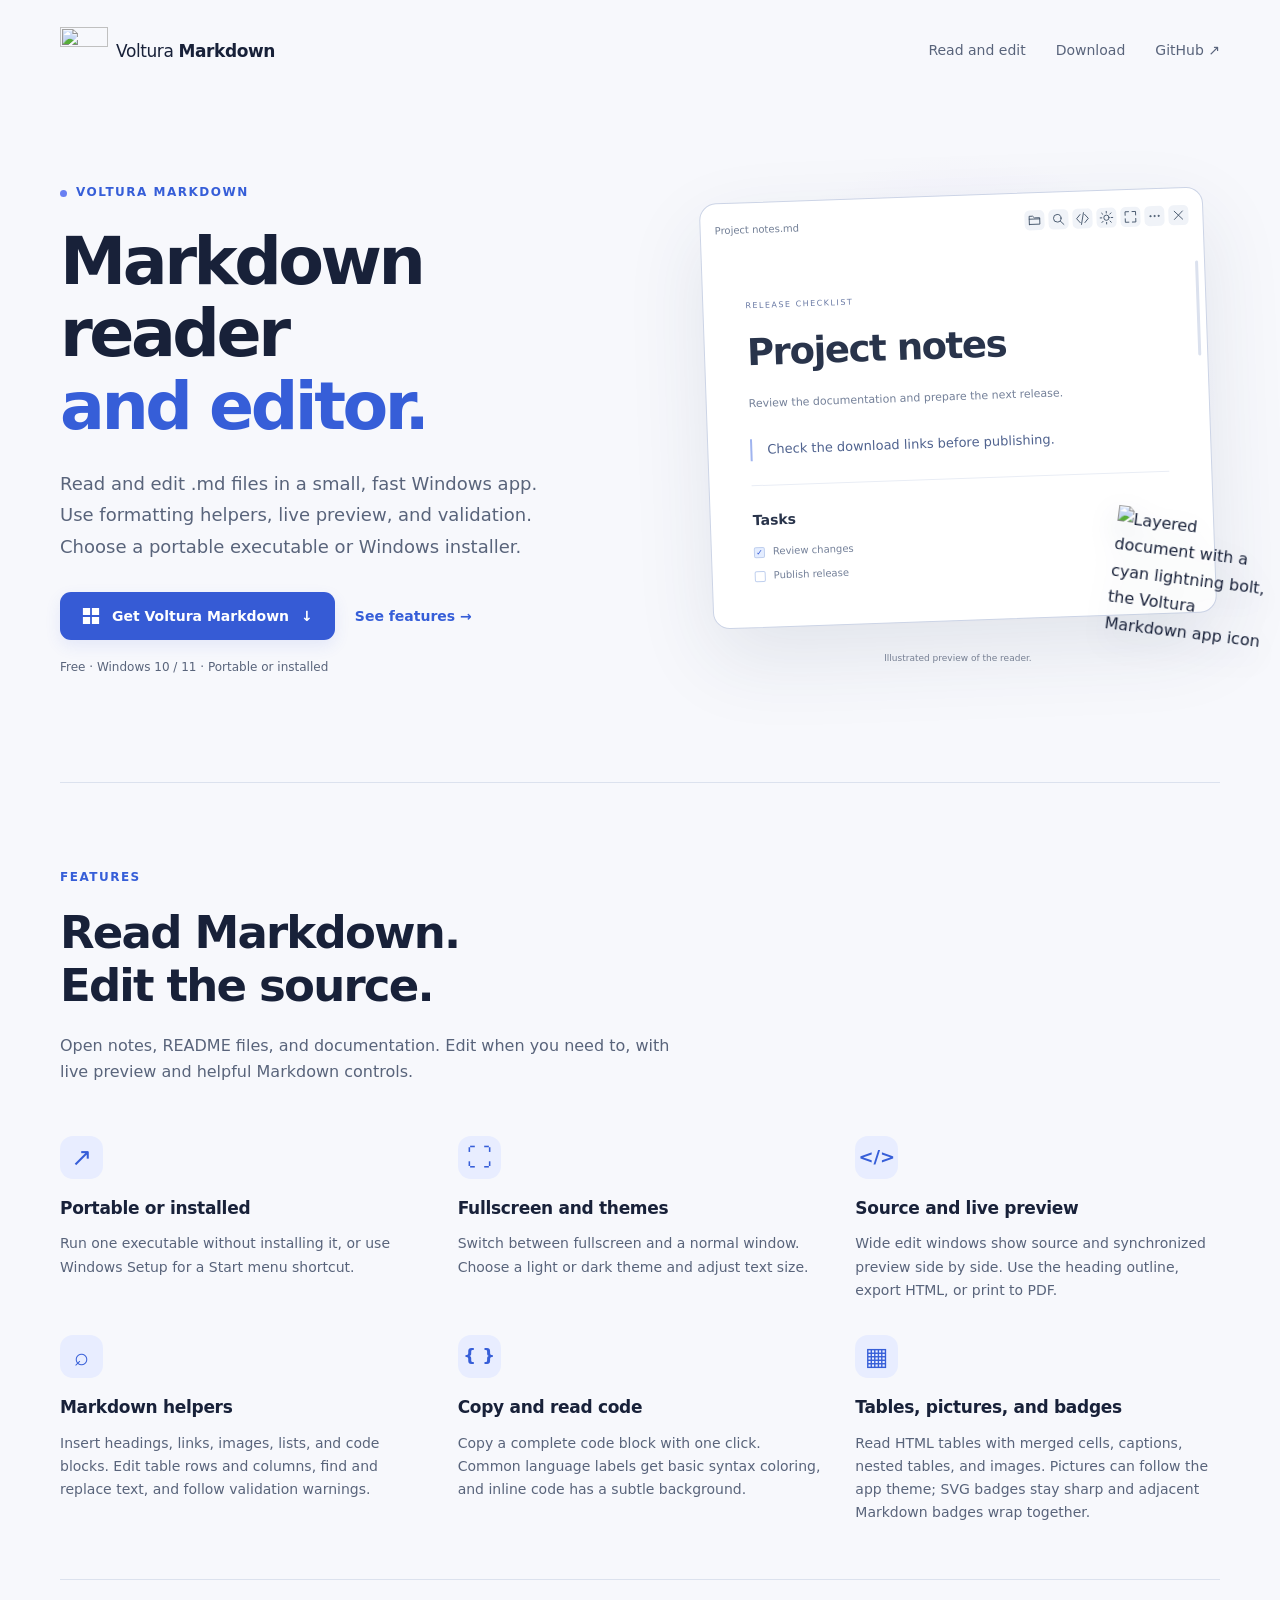
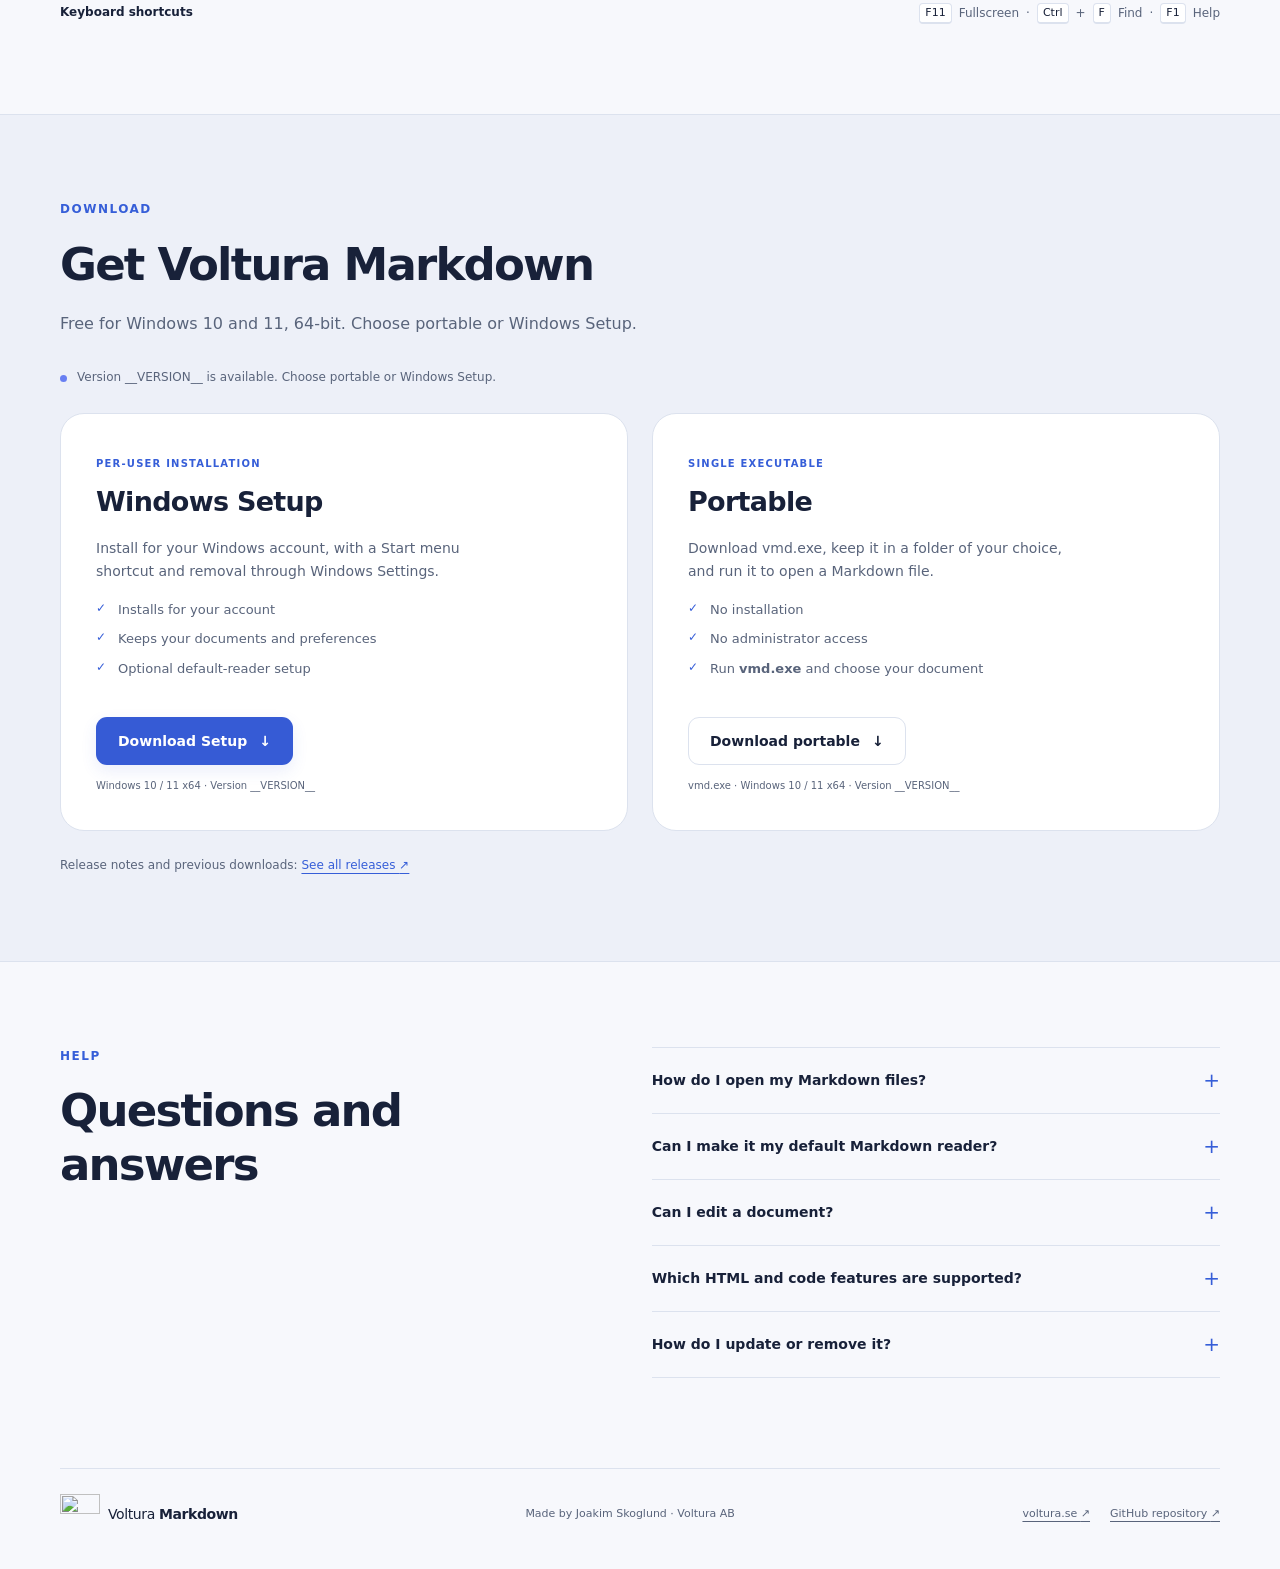
==== commit c33cb9ba: "Release 1.3.0 with richer HTML rendering and code tools" ====
--- a/site/index.html
+++ b/site/index.html
@@ -78,8 +78,10 @@
       <div class="features">
         <article><span class="feature-icon" aria-hidden="true">↗</span><h3>Portable or installed</h3><p>Run one executable without installing it, or use Windows Setup for a Start menu shortcut.</p></article>
         <article><span class="feature-icon" aria-hidden="true">⛶</span><h3>Fullscreen and themes</h3><p>Switch between fullscreen and a normal window. Choose a light or dark theme and adjust text size.</p></article>
-        <article><span class="feature-icon code-icon" aria-hidden="true">&lt;/&gt;</span><h3>Source and live preview</h3><p>Read formatted Markdown or highlighted source. Edit with synchronized live preview and a heading outline, then export HTML or print to PDF.</p></article>
+        <article><span class="feature-icon code-icon" aria-hidden="true">&lt;/&gt;</span><h3>Source and live preview</h3><p>Wide edit windows show source and synchronized preview side by side. Use the heading outline, export HTML, or print to PDF.</p></article>
         <article><span class="feature-icon" aria-hidden="true">⌕</span><h3>Markdown helpers</h3><p>Insert headings, links, images, lists, and code blocks. Edit table rows and columns, find and replace text, and follow validation warnings.</p></article>
+        <article><span class="feature-icon code-icon" aria-hidden="true">{ }</span><h3>Copy and read code</h3><p>Copy a complete code block with one click. Common language labels get basic syntax coloring, and inline code has a subtle background.</p></article>
+        <article><span class="feature-icon" aria-hidden="true">▦</span><h3>Tables, pictures, and badges</h3><p>Read HTML tables with merged cells, captions, nested tables, and images. Pictures can follow the app theme; SVG badges stay sharp and adjacent Markdown badges wrap together.</p></article>
       </div>
       <div class="keyboard-note"><span>Keyboard shortcuts</span><p><kbd>F11</kbd> Fullscreen <span aria-hidden="true">·</span> <kbd>Ctrl</kbd> + <kbd>F</kbd> Find <span aria-hidden="true">·</span> <kbd>F1</kbd> Help</p></div>
     </section>
@@ -125,8 +127,16 @@
         <details>
           <summary>Can I edit a document?</summary>
           <div class="faq-answer">
-            <p>Choose <strong>Edit Markdown</strong> from the three-dot menu or press <strong>Ctrl+E</strong>. Insert headings, tables, links, images or placeholders, lists, and code blocks. Turn on <strong>Live</strong> to keep source and formatted preview together, then save with <strong>Ctrl+S</strong>.</p>
+            <p>Choose <strong>Edit Markdown</strong> from the three-dot menu or press <strong>Ctrl+E</strong>. Insert headings, tables, links, images or placeholders, lists, and code blocks. Wide windows start with <strong>Live</strong> source and preview side by side. Smaller windows start with the source/preview toggle; enabling Live stacks the panes. Save with <strong>Ctrl+S</strong> and choose <strong>View mode</strong> to return to reading.</p>
             <p><strong>Ctrl+N</strong> creates a new draft. Find/Replace, table editing, clipboard images, and local crash-recovery snapshots help with longer edits. Files save only when you choose Save. <strong>Edit file with…</strong> still opens another app.</p>
+          </div>
+        </details>
+        <details>
+          <summary>Which HTML and code features are supported?</summary>
+          <div class="faq-answer">
+            <p>HTML tables support merged cells, captions, nested tables, images, and alignment hints. Images respect width and height; pictures can use light/dark sources. Small text, subscripts, superscripts, and keyboard keys retain their formatting. Colored links show their destination on hover.</p>
+            <p>Code blocks have a copy icon and basic syntax coloring for PowerShell, JavaScript/TypeScript, C#, C/C++, Python, JSON/JSONC, SQL, and shell/Bash. Menus, dialogs, file/print pickers, and editor scrollbars follow the app theme.</p>
+            <p>This is a native presentation subset: CSS and scripts are not executed. Exceptionally large rich table bands show readable child blocks instead of table geometry. See the <a href="__REPOSITORY_URL__/blob/main/docs/COMPATIBILITY.md">supported formats and limits</a> for details.</p>
           </div>
         </details>
         <details>
@@ -139,6 +149,7 @@
               <li><strong>Uninstall:</strong> remove Voltura Markdown through Windows Installed apps.</li>
             </ul>
             <p>Your documents and saved preferences are preserved.</p>
+            <p>Optional <strong>Automatic updates</strong> in the three-dot menu downloads newer stable releases after signature and checksum verification and installs on close. It is off by default. Manual updates restore unchanged open documents and reading positions; modified drafts defer update restarts.</p>
           </div>
         </details>
       </div>
--- a/site/styles.css
+++ b/site/styles.css
@@ -73,7 +73,7 @@
 h2 { font-size: clamp(32px, 3.7vw, 45px); line-height: 1.19; letter-spacing: -1.8px; font-weight: 650; margin-bottom: 20px; }
 .section-intro .eyebrow { margin-bottom: 18px; }
 .section-intro > p:last-child { color: var(--muted); font-size: 16px; margin-bottom: 0; }
-.features { display: grid; grid-template-columns: repeat(4, 1fr); gap: 33px; margin-top: 50px; }
+.features { display: grid; grid-template-columns: repeat(3, 1fr); gap: 33px; margin-top: 50px; }
 .feature-icon { display: inline-flex; width: 43px; height: 43px; align-items: center; justify-content: center; background: var(--accent-soft); color: var(--accent); font-size: 25px; border-radius: 13px; margin-bottom: 18px; }
 .code-icon { font-size: 18px; font-weight: 600; }
 h3 { font-size: 17px; line-height: 1.4; font-weight: 650; letter-spacing: -.3px; margin-bottom: 12px; }
